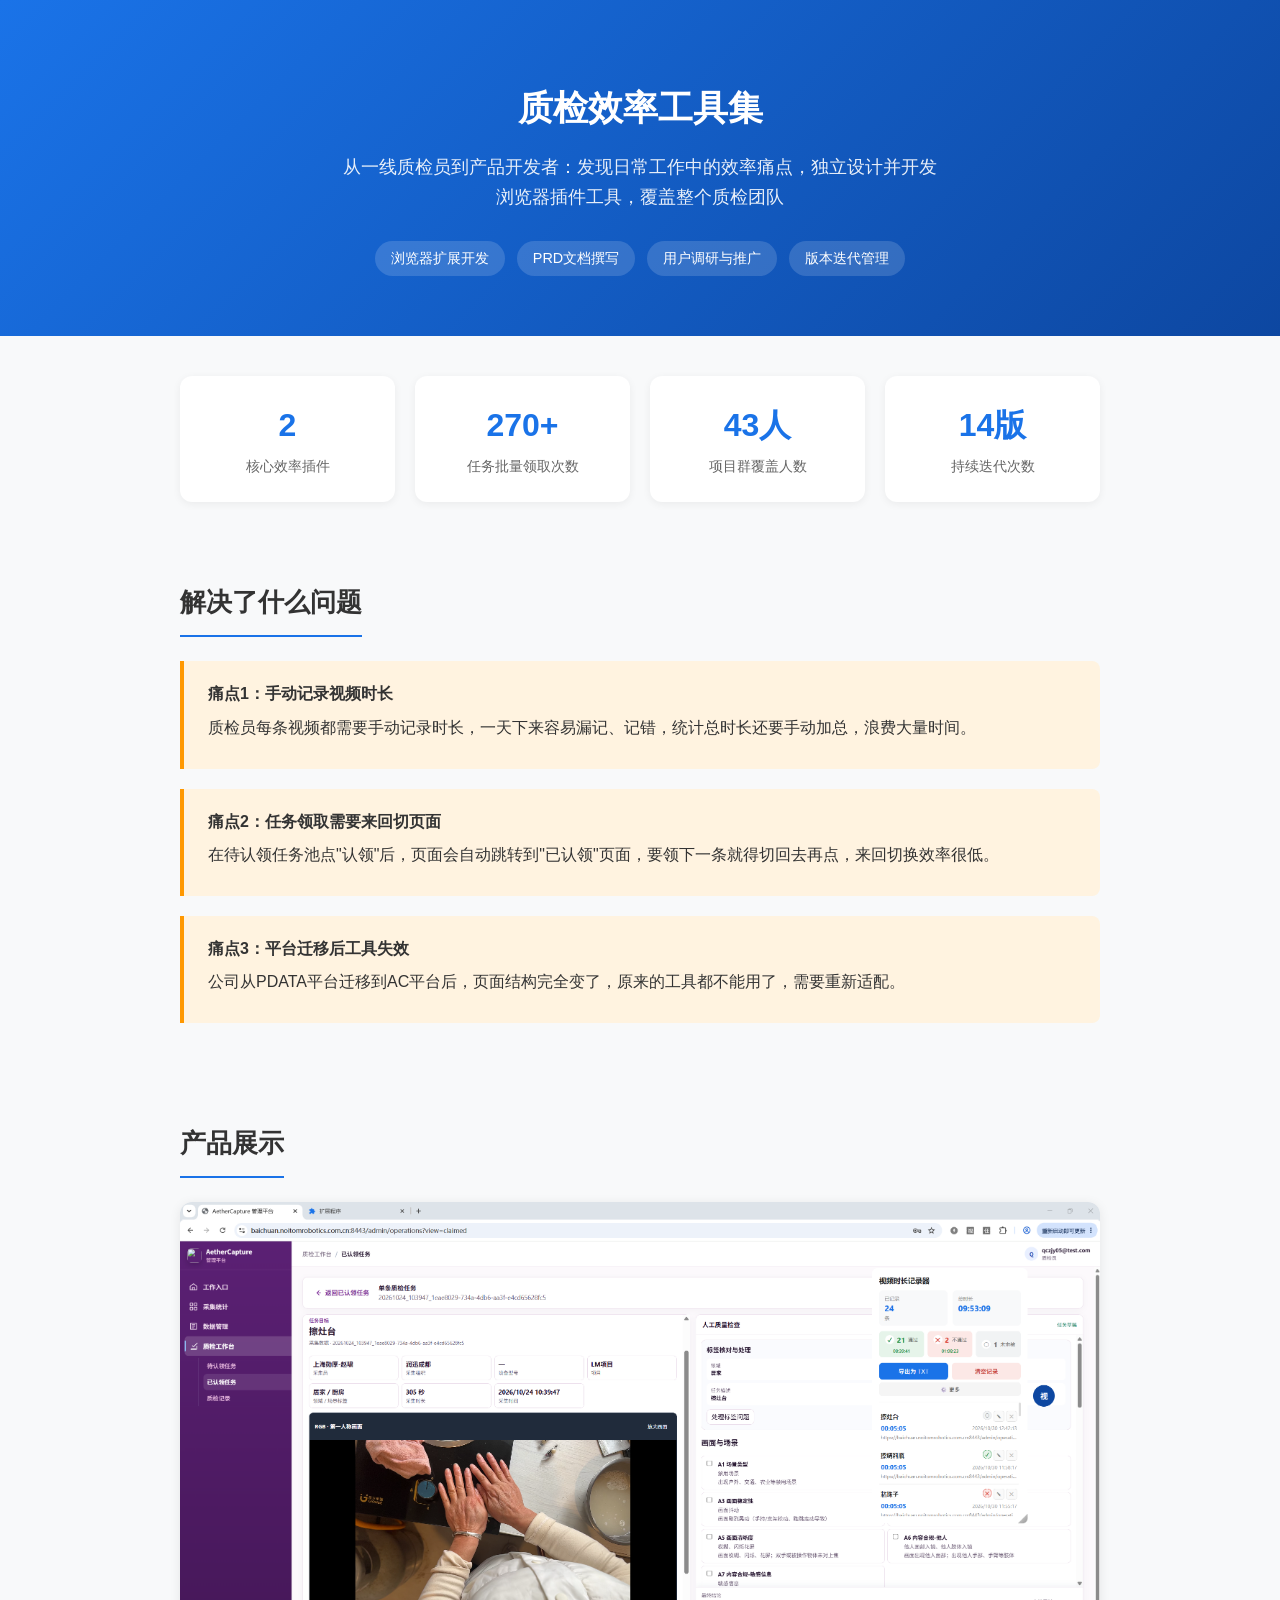
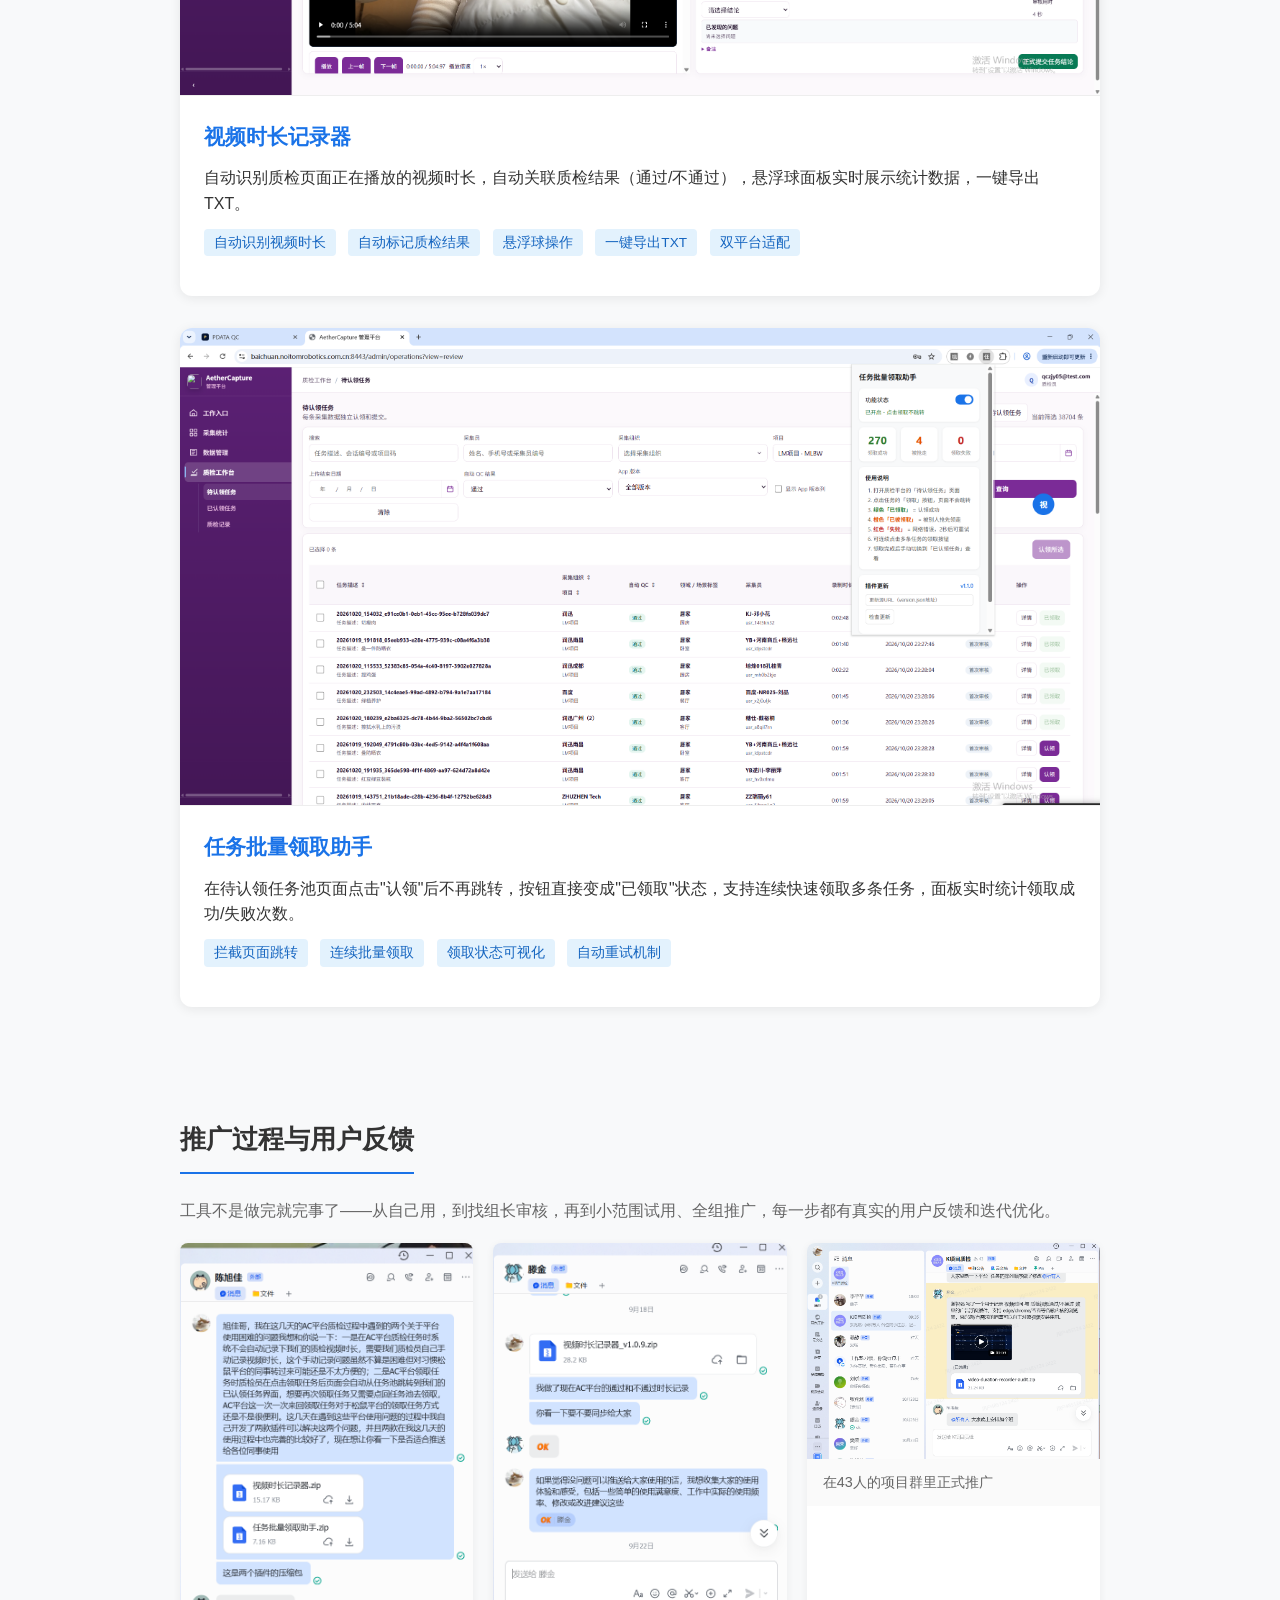
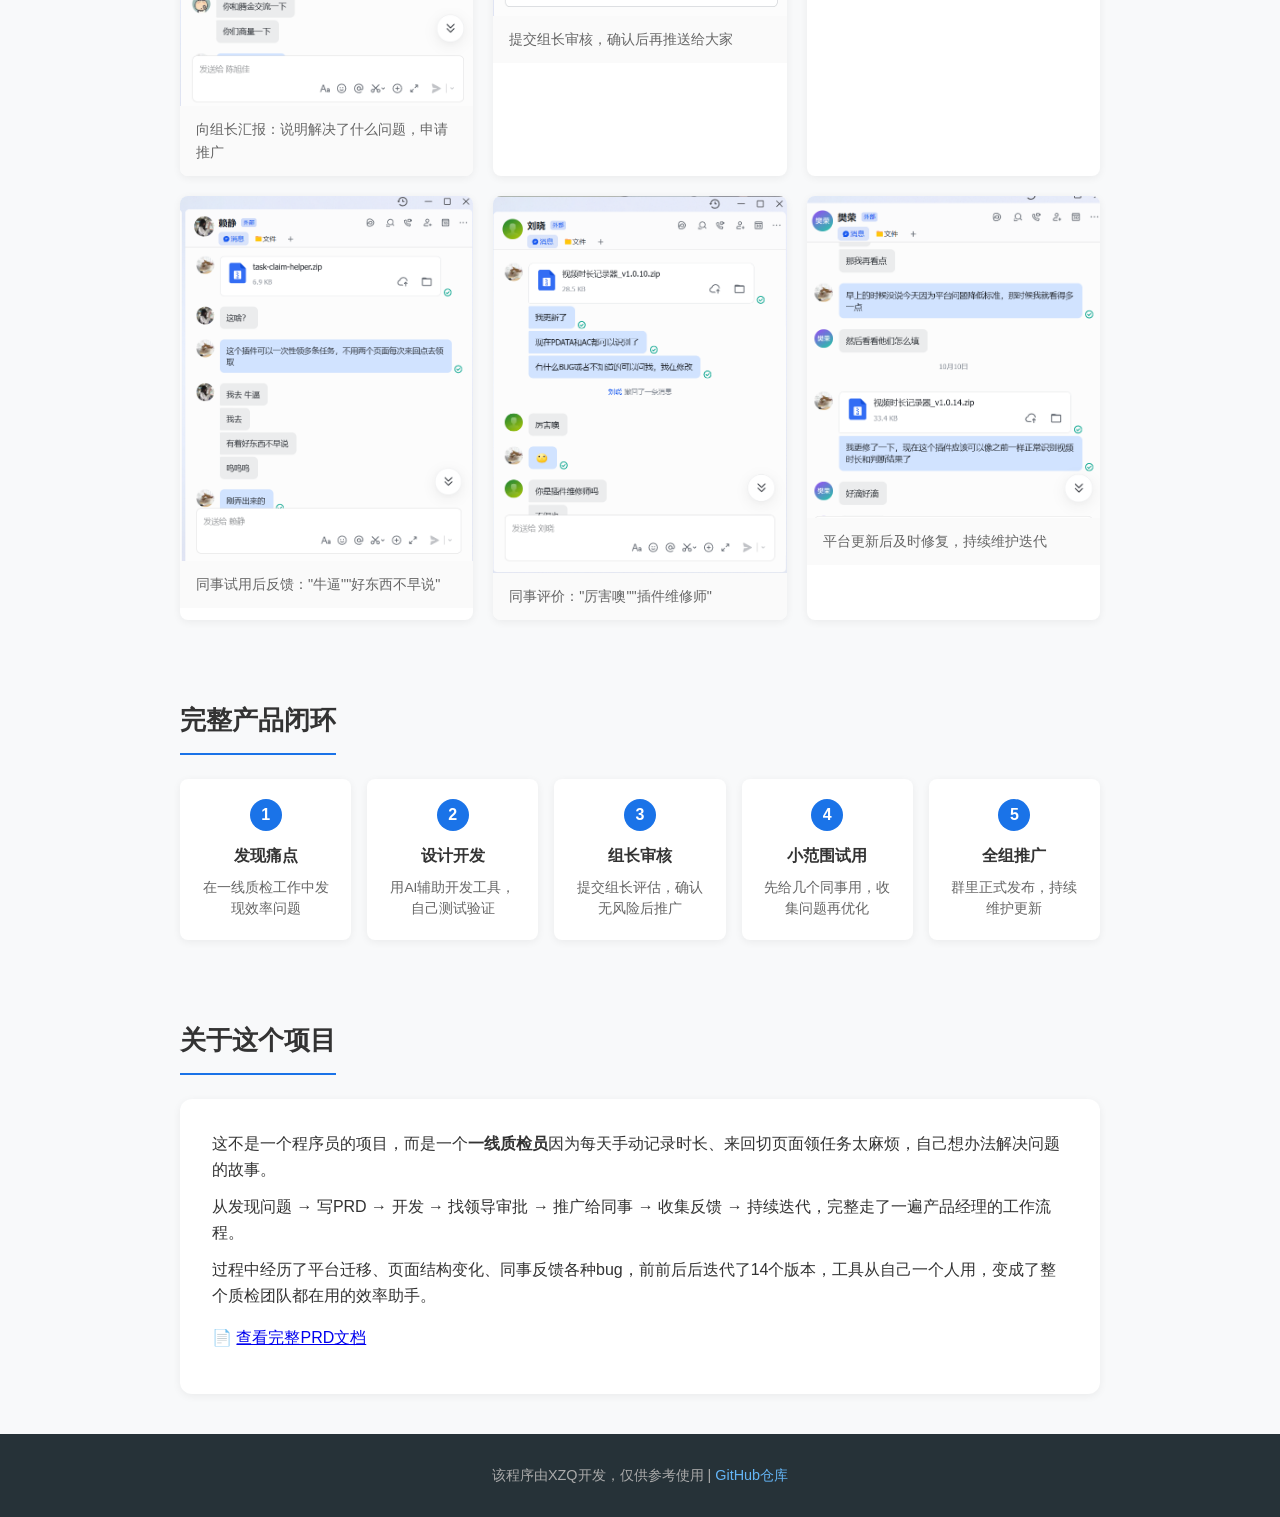
==== index.html @ dbf4ac9d "feat: 添加作品集首页和截图资源" ====
<!DOCTYPE html>
<html lang="zh-CN">
<head>
<meta charset="UTF-8">
<meta name="viewport" content="width=device-width, initial-scale=1.0">
<title>质检效率工具作品集 | XZQ</title>
<style>
  * { margin: 0; padding: 0; box-sizing: border-box; }
  body {
    font-family: -apple-system, BlinkMacSystemFont, "Segoe UI", "PingFang SC", "Microsoft YaHei", sans-serif;
    line-height: 1.6;
    color: #333;
    background: #f8f9fa;
  }
  .container { max-width: 960px; margin: 0 auto; padding: 0 20px; }

  /* Hero */
  .hero {
    background: linear-gradient(135deg, #1a73e8 0%, #0d47a1 100%);
    color: white;
    padding: 80px 0 60px;
    text-align: center;
  }
  .hero h1 { font-size: 2.2em; margin-bottom: 16px; font-weight: 700; }
  .hero .subtitle { font-size: 1.15em; opacity: 0.9; max-width: 600px; margin: 0 auto 30px; }
  .hero .badges { display: flex; gap: 12px; justify-content: center; flex-wrap: wrap; }
  .hero .badge {
    background: rgba(255,255,255,0.15);
    padding: 6px 16px;
    border-radius: 20px;
    font-size: 0.9em;
  }

  /* 数据统计 */
  .stats {
    display: grid;
    grid-template-columns: repeat(auto-fit, minmax(180px, 1fr));
    gap: 20px;
    padding: 40px 0;
  }
  .stat-card {
    background: white;
    border-radius: 12px;
    padding: 24px;
    text-align: center;
    box-shadow: 0 2px 8px rgba(0,0,0,0.06);
  }
  .stat-card .num { font-size: 2em; font-weight: 700; color: #1a73e8; }
  .stat-card .label { font-size: 0.9em; color: #666; margin-top: 4px; }

  /* 区块 */
  section { padding: 40px 0; }
  section h2 {
    font-size: 1.6em;
    margin-bottom: 24px;
    padding-bottom: 12px;
    border-bottom: 2px solid #1a73e8;
    display: inline-block;
  }

  /* 问题背景 */
  .problem-box {
    background: #fff3e0;
    border-left: 4px solid #ff9800;
    padding: 20px 24px;
    border-radius: 0 8px 8px 0;
    margin-bottom: 20px;
  }
  .problem-box p { margin-bottom: 8px; }

  /* 产品卡片 */
  .product-card {
    background: white;
    border-radius: 12px;
    overflow: hidden;
    box-shadow: 0 2px 12px rgba(0,0,0,0.08);
    margin-bottom: 32px;
  }
  .product-card img { width: 100%; display: block; border-bottom: 1px solid #eee; }
  .product-card .info { padding: 24px; }
  .product-card h3 { font-size: 1.3em; margin-bottom: 12px; color: #1a73e8; }
  .product-card .tags { margin: 12px 0; }
  .product-card .tag {
    display: inline-block;
    background: #e3f2fd;
    color: #1565c0;
    padding: 3px 10px;
    border-radius: 4px;
    font-size: 0.85em;
    margin-right: 8px;
    margin-bottom: 4px;
  }

  /* 用户反馈 */
  .feedback-grid {
    display: grid;
    grid-template-columns: repeat(auto-fit, minmax(280px, 1fr));
    gap: 20px;
  }
  .feedback-item {
    background: white;
    border-radius: 8px;
    overflow: hidden;
    box-shadow: 0 2px 8px rgba(0,0,0,0.06);
  }
  .feedback-item img { width: 100%; display: block; }
  .feedback-item .caption {
    padding: 12px 16px;
    font-size: 0.9em;
    color: #666;
    background: #fafafa;
  }

  /* 流程 */
  .process {
    display: flex;
    flex-wrap: wrap;
    gap: 16px;
    justify-content: space-between;
  }
  .process-step {
    flex: 1;
    min-width: 140px;
    background: white;
    border-radius: 8px;
    padding: 20px;
    text-align: center;
    box-shadow: 0 2px 8px rgba(0,0,0,0.06);
    position: relative;
  }
  .process-step .step-num {
    width: 32px; height: 32px;
    background: #1a73e8;
    color: white;
    border-radius: 50%;
    line-height: 32px;
    margin: 0 auto 12px;
    font-weight: 700;
  }
  .process-step h4 { margin-bottom: 8px; font-size: 1em; }
  .process-step p { font-size: 0.85em; color: #666; }

  /* 关于我 */
  .about-box {
    background: white;
    border-radius: 12px;
    padding: 32px;
    box-shadow: 0 2px 8px rgba(0,0,0,0.06);
  }
  .about-box p { margin-bottom: 12px; }

  /* 底部 */
  footer {
    background: #263238;
    color: #aaa;
    text-align: center;
    padding: 30px 0;
    font-size: 0.9em;
  }
  footer a { color: #64b5f6; text-decoration: none; }

  @media (max-width: 600px) {
    .hero h1 { font-size: 1.6em; }
    .process { flex-direction: column; }
  }
</style>
</head>
<body>

<div class="hero">
  <div class="container">
    <h1>质检效率工具集</h1>
    <p class="subtitle">从一线质检员到产品开发者：发现日常工作中的效率痛点，独立设计并开发浏览器插件工具，覆盖整个质检团队</p>
    <div class="badges">
      <span class="badge">浏览器扩展开发</span>
      <span class="badge">PRD文档撰写</span>
      <span class="badge">用户调研与推广</span>
      <span class="badge">版本迭代管理</span>
    </div>
  </div>
</div>

<div class="container">

  <!-- 数据统计 -->
  <div class="stats">
    <div class="stat-card">
      <div class="num">2</div>
      <div class="label">核心效率插件</div>
    </div>
    <div class="stat-card">
      <div class="num">270+</div>
      <div class="label">任务批量领取次数</div>
    </div>
    <div class="stat-card">
      <div class="num">43人</div>
      <div class="label">项目群覆盖人数</div>
    </div>
    <div class="stat-card">
      <div class="num">14版</div>
      <div class="label">持续迭代次数</div>
    </div>
  </div>

  <!-- 问题背景 -->
  <section>
    <h2>解决了什么问题</h2>
    <div class="problem-box">
      <p><strong>痛点1：手动记录视频时长</strong></p>
      <p>质检员每条视频都需要手动记录时长，一天下来容易漏记、记错，统计总时长还要手动加总，浪费大量时间。</p>
    </div>
    <div class="problem-box">
      <p><strong>痛点2：任务领取需要来回切页面</strong></p>
      <p>在待认领任务池点"认领"后，页面会自动跳转到"已认领"页面，要领下一条就得切回去再点，来回切换效率很低。</p>
    </div>
    <div class="problem-box">
      <p><strong>痛点3：平台迁移后工具失效</strong></p>
      <p>公司从PDATA平台迁移到AC平台后，页面结构完全变了，原来的工具都不能用了，需要重新适配。</p>
    </div>
  </section>

  <!-- 产品展示 -->
  <section>
    <h2>产品展示</h2>

    <div class="product-card">
      <img src="assets/product-duration-tracker.jpg" alt="视频时长记录器截图">
      <div class="info">
        <h3>视频时长记录器</h3>
        <p>自动识别质检页面正在播放的视频时长，自动关联质检结果（通过/不通过），悬浮球面板实时展示统计数据，一键导出TXT。</p>
        <div class="tags">
          <span class="tag">自动识别视频时长</span>
          <span class="tag">自动标记质检结果</span>
          <span class="tag">悬浮球操作</span>
          <span class="tag">一键导出TXT</span>
          <span class="tag">双平台适配</span>
        </div>
      </div>
    </div>

    <div class="product-card">
      <img src="assets/product-claim-helper.jpg" alt="任务批量领取助手截图">
      <div class="info">
        <h3>任务批量领取助手</h3>
        <p>在待认领任务池页面点击"认领"后不再跳转，按钮直接变成"已领取"状态，支持连续快速领取多条任务，面板实时统计领取成功/失败次数。</p>
        <div class="tags">
          <span class="tag">拦截页面跳转</span>
          <span class="tag">连续批量领取</span>
          <span class="tag">领取状态可视化</span>
          <span class="tag">自动重试机制</span>
        </div>
      </div>
    </div>
  </section>

  <!-- 用户反馈与推广 -->
  <section>
    <h2>推广过程与用户反馈</h2>
    <p style="margin-bottom:20px; color:#666;">工具不是做完就完事了——从自己用，到找组长审核，再到小范围试用、全组推广，每一步都有真实的用户反馈和迭代优化。</p>
    <div class="feedback-grid">
      <div class="feedback-item">
        <img src="assets/feedback-6-chenxujia.jpg" alt="向组长汇报">
        <div class="caption">向组长汇报：说明解决了什么问题，申请推广</div>
      </div>
      <div class="feedback-item">
        <img src="assets/feedback-4-tengjin.jpg" alt="组长审核">
        <div class="caption">提交组长审核，确认后再推送给大家</div>
      </div>
      <div class="feedback-item">
        <img src="assets/feedback-1-group.jpg" alt="群里推广">
        <div class="caption">在43人的项目群里正式推广</div>
      </div>
      <div class="feedback-item">
        <img src="assets/feedback-2-laijing.jpg" alt="同事反馈">
        <div class="caption">同事试用后反馈："牛逼""好东西不早说"</div>
      </div>
      <div class="feedback-item">
        <img src="assets/feedback-3-liuxiao.jpg" alt="同事反馈">
        <div class="caption">同事评价："厉害噢""插件维修师"</div>
      </div>
      <div class="feedback-item">
        <img src="assets/feedback-5-fanrong.jpg" alt="持续更新">
        <div class="caption">平台更新后及时修复，持续维护迭代</div>
      </div>
    </div>
  </section>

  <!-- 产品流程 -->
  <section>
    <h2>完整产品闭环</h2>
    <div class="process">
      <div class="process-step">
        <div class="step-num">1</div>
        <h4>发现痛点</h4>
        <p>在一线质检工作中发现效率问题</p>
      </div>
      <div class="process-step">
        <div class="step-num">2</div>
        <h4>设计开发</h4>
        <p>用AI辅助开发工具，自己测试验证</p>
      </div>
      <div class="process-step">
        <div class="step-num">3</div>
        <h4>组长审核</h4>
        <p>提交组长评估，确认无风险后推广</p>
      </div>
      <div class="process-step">
        <div class="step-num">4</div>
        <h4>小范围试用</h4>
        <p>先给几个同事用，收集问题再优化</p>
      </div>
      <div class="process-step">
        <div class="step-num">5</div>
        <h4>全组推广</h4>
        <p>群里正式发布，持续维护更新</p>
      </div>
    </div>
  </section>

  <!-- 关于我 -->
  <section>
    <h2>关于这个项目</h2>
    <div class="about-box">
      <p>这不是一个程序员的项目，而是一个<strong>一线质检员</strong>因为每天手动记录时长、来回切页面领任务太麻烦，自己想办法解决问题的故事。</p>
      <p>从发现问题 → 写PRD → 开发 → 找领导审批 → 推广给同事 → 收集反馈 → 持续迭代，完整走了一遍产品经理的工作流程。</p>
      <p>过程中经历了平台迁移、页面结构变化、同事反馈各种bug，前前后后迭代了14个版本，工具从自己一个人用，变成了整个质检团队都在用的效率助手。</p>
      <p style="margin-top:16px;">📄 <a href="视频时长记录器PRD.md" target="_blank">查看完整PRD文档</a></p>
    </div>
  </section>

</div>

<footer>
  <div class="container">
    <p>该程序由XZQ开发，仅供参考使用 | <a href="https://github.com/ALuS-05/qc-browser-extensions" target="_blank">GitHub仓库</a></p>
  </div>
</footer>

</body>
</html>
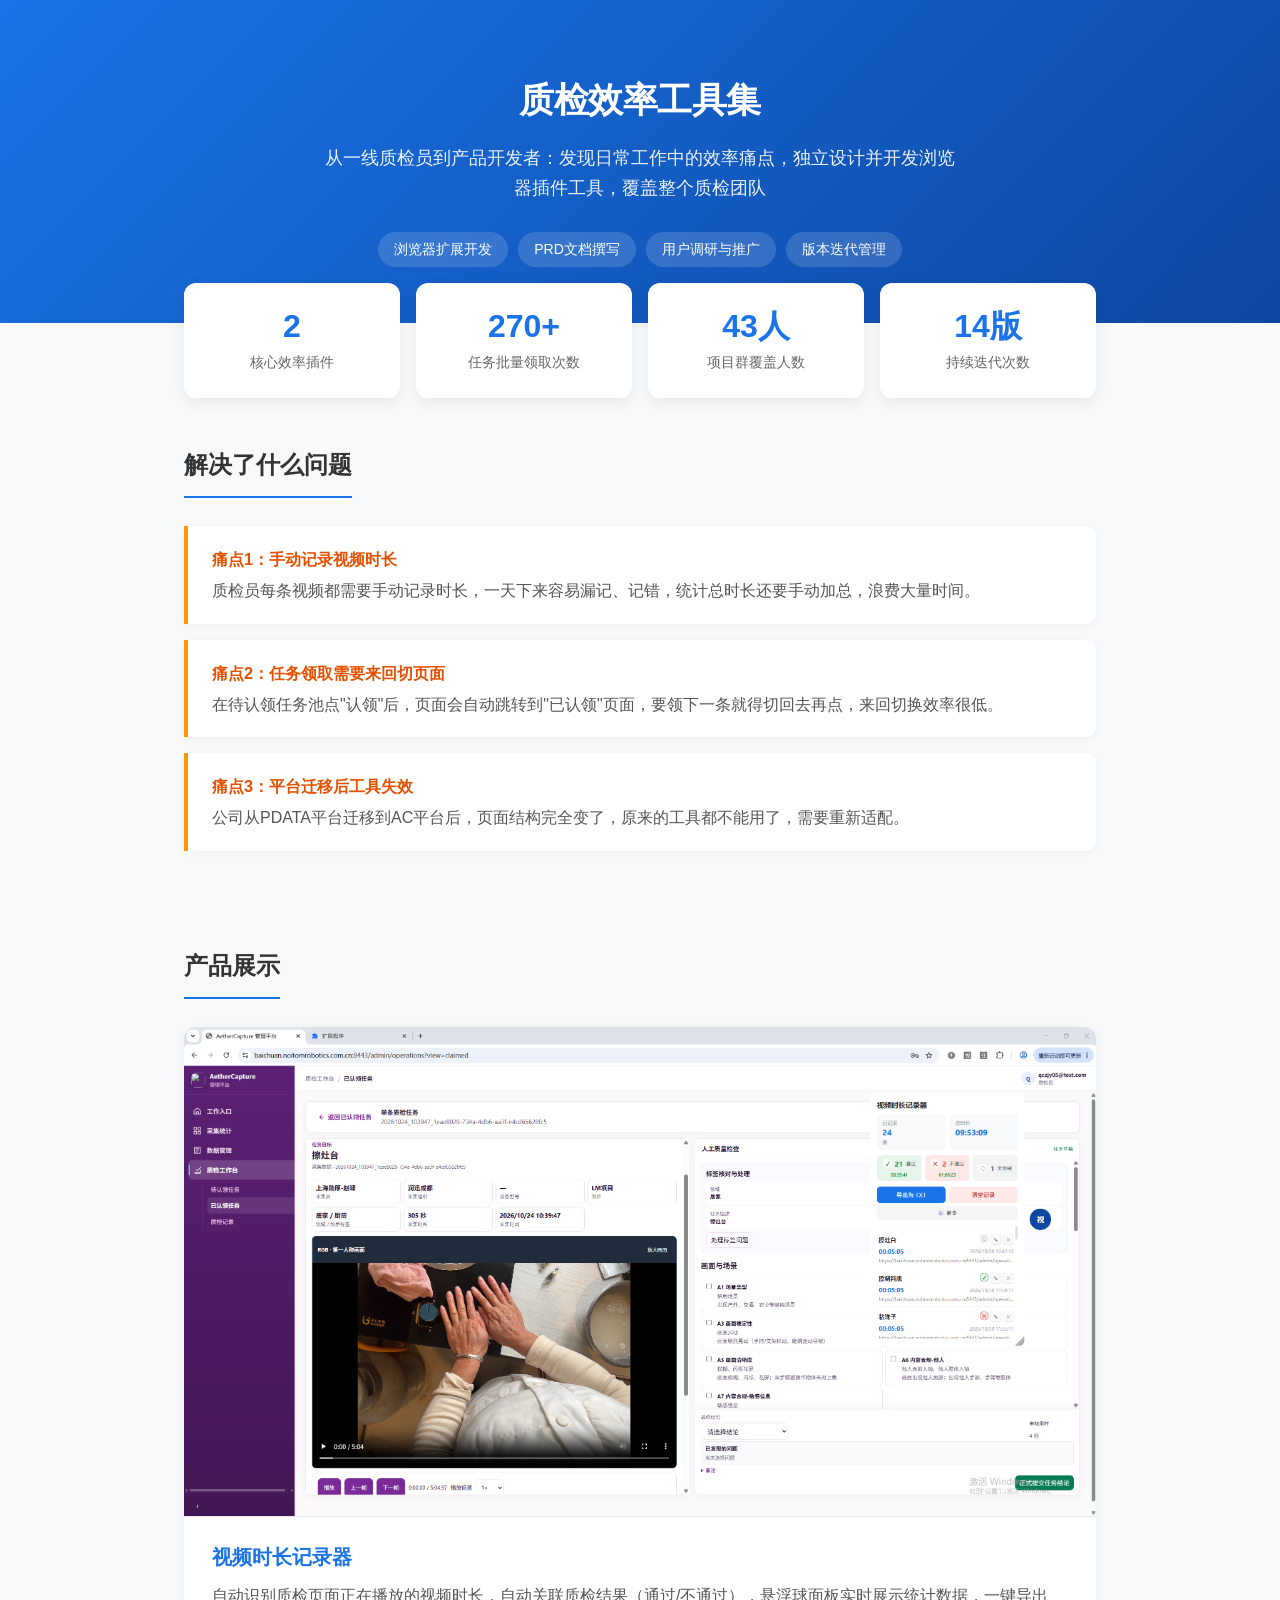
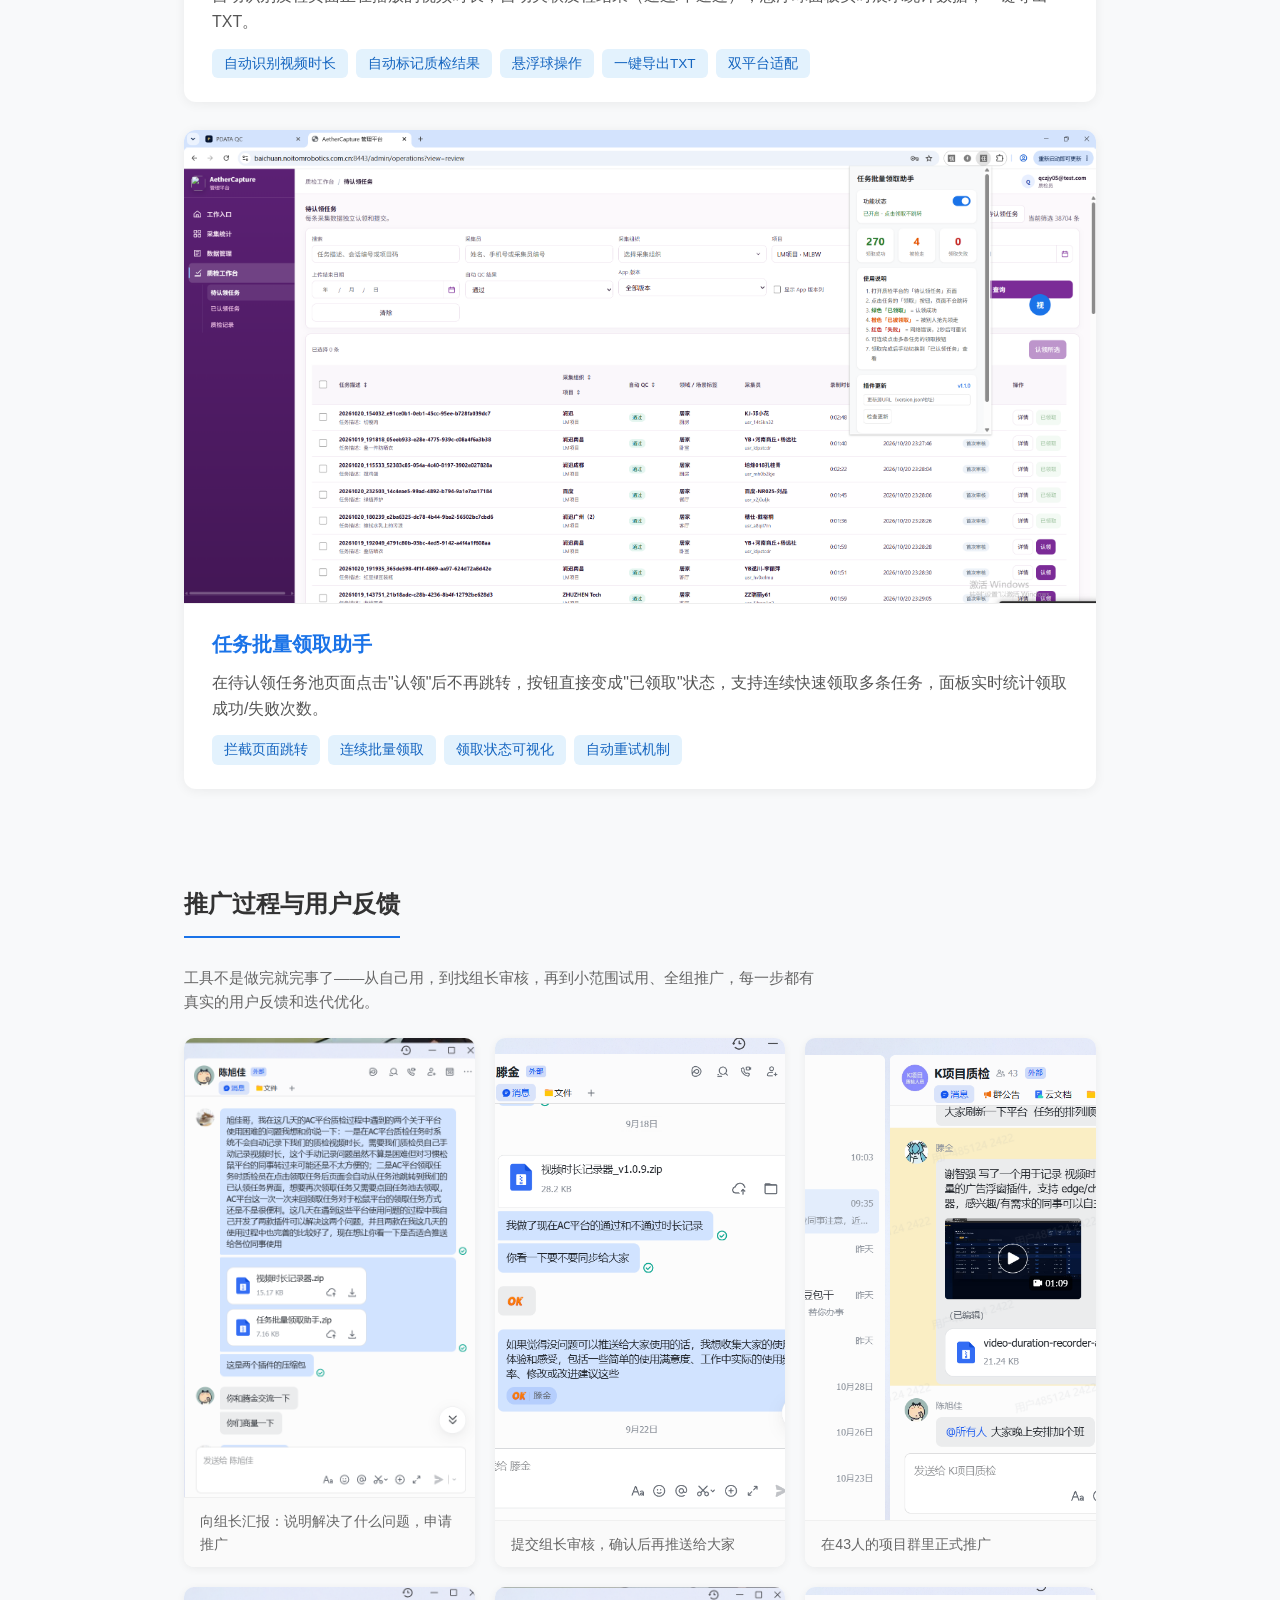
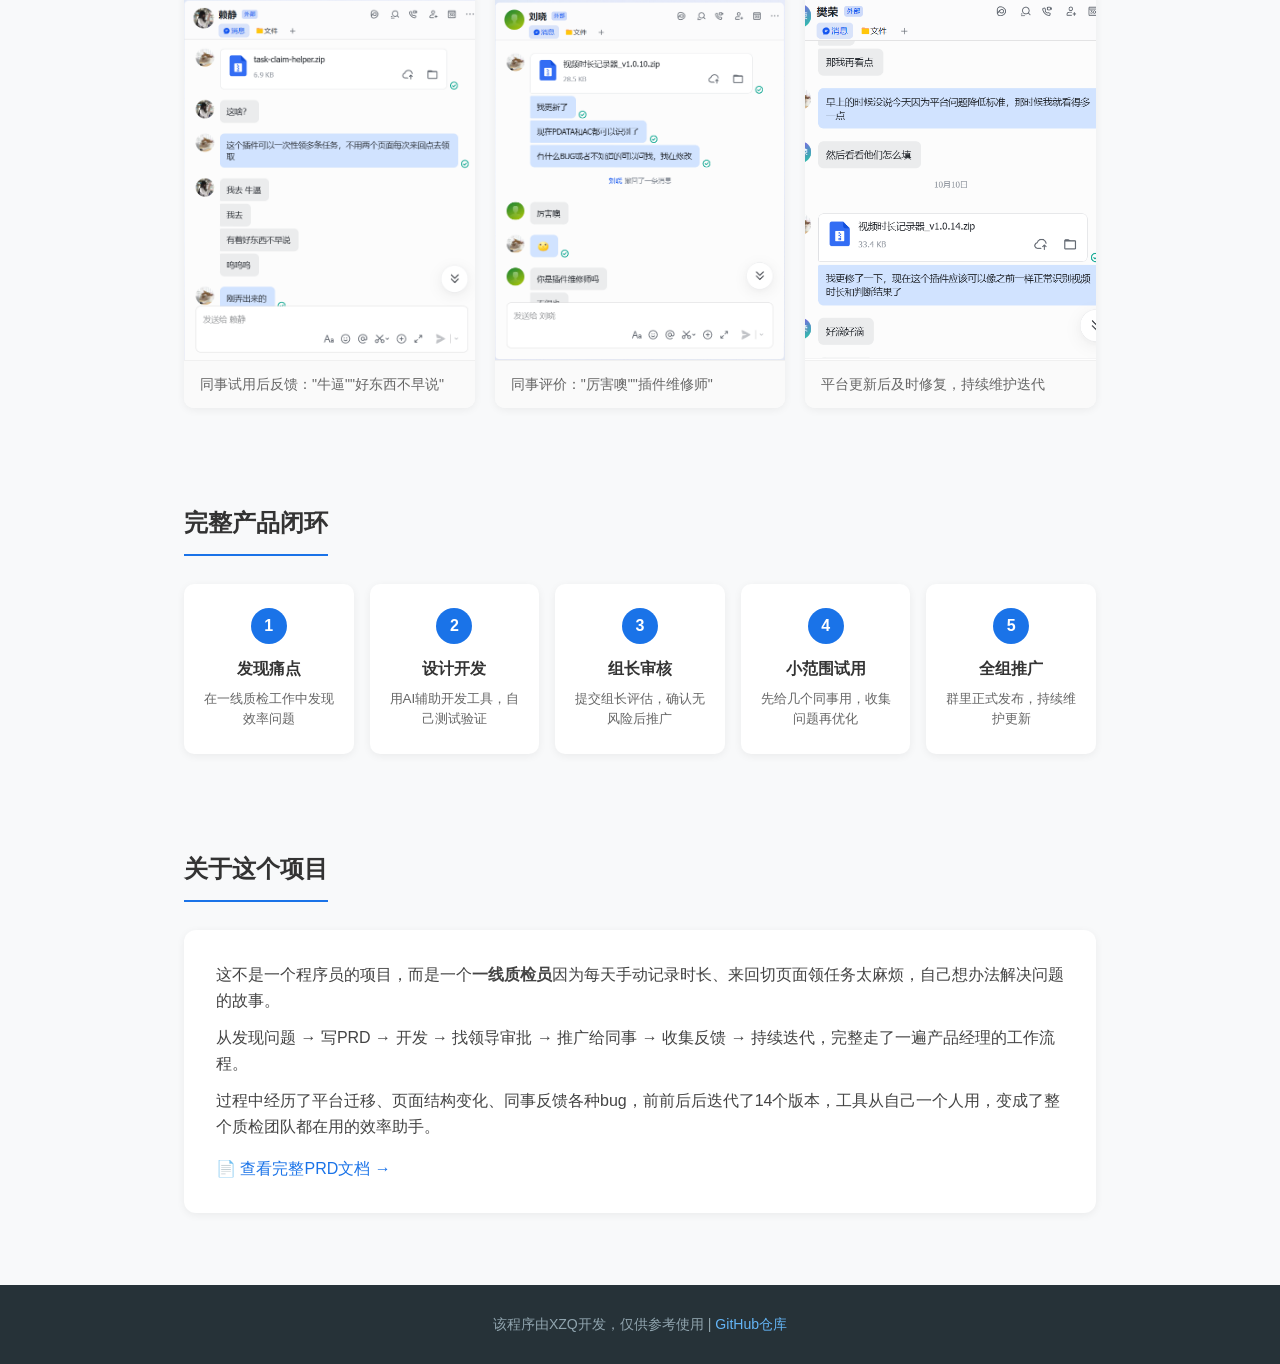
==== commit db99517b: "style: 优化页面视觉对齐和排版" ====
--- a/index.html
+++ b/index.html
@@ -11,157 +11,228 @@
     line-height: 1.6;
     color: #333;
     background: #f8f9fa;
-  }
-  .container { max-width: 960px; margin: 0 auto; padding: 0 20px; }
-
-  /* Hero */
+    -webkit-font-smoothing: antialiased;
+  }
+  .container { max-width: 960px; margin: 0 auto; padding: 0 24px; }
+
+  /* ===== Hero ===== */
   .hero {
     background: linear-gradient(135deg, #1a73e8 0%, #0d47a1 100%);
     color: white;
-    padding: 80px 0 60px;
+    padding: 72px 0 56px;
     text-align: center;
   }
-  .hero h1 { font-size: 2.2em; margin-bottom: 16px; font-weight: 700; }
-  .hero .subtitle { font-size: 1.15em; opacity: 0.9; max-width: 600px; margin: 0 auto 30px; }
-  .hero .badges { display: flex; gap: 12px; justify-content: center; flex-wrap: wrap; }
+  .hero h1 { font-size: 2.2em; margin-bottom: 16px; font-weight: 700; letter-spacing: -0.5px; }
+  .hero .subtitle {
+    font-size: 1.1em;
+    opacity: 0.92;
+    max-width: 640px;
+    margin: 0 auto 28px;
+    line-height: 1.7;
+  }
+  .hero .badges { display: flex; gap: 10px; justify-content: center; flex-wrap: wrap; }
   .hero .badge {
     background: rgba(255,255,255,0.15);
     padding: 6px 16px;
     border-radius: 20px;
-    font-size: 0.9em;
-  }
-
-  /* 数据统计 */
+    font-size: 0.88em;
+    backdrop-filter: blur(4px);
+  }
+
+  /* ===== 数据统计 ===== */
   .stats {
     display: grid;
-    grid-template-columns: repeat(auto-fit, minmax(180px, 1fr));
-    gap: 20px;
-    padding: 40px 0;
+    grid-template-columns: repeat(4, 1fr);
+    gap: 16px;
+    margin-top: -40px;
+    position: relative;
+    z-index: 10;
   }
   .stat-card {
     background: white;
     border-radius: 12px;
-    padding: 24px;
+    padding: 24px 16px;
     text-align: center;
-    box-shadow: 0 2px 8px rgba(0,0,0,0.06);
-  }
-  .stat-card .num { font-size: 2em; font-weight: 700; color: #1a73e8; }
-  .stat-card .label { font-size: 0.9em; color: #666; margin-top: 4px; }
-
-  /* 区块 */
-  section { padding: 40px 0; }
+    box-shadow: 0 4px 16px rgba(0,0,0,0.08);
+  }
+  .stat-card .num {
+    font-size: 2em;
+    font-weight: 700;
+    color: #1a73e8;
+    line-height: 1.2;
+  }
+  .stat-card .label {
+    font-size: 0.88em;
+    color: #666;
+    margin-top: 6px;
+  }
+
+  /* ===== 区块通用 ===== */
+  section { padding: 48px 0; }
   section h2 {
-    font-size: 1.6em;
-    margin-bottom: 24px;
+    font-size: 1.5em;
+    font-weight: 700;
+    margin-bottom: 28px;
     padding-bottom: 12px;
     border-bottom: 2px solid #1a73e8;
     display: inline-block;
   }
-
-  /* 问题背景 */
+  .section-desc {
+    color: #666;
+    font-size: 0.95em;
+    margin-bottom: 24px;
+    max-width: 640px;
+  }
+
+  /* ===== 问题背景 ===== */
+  .problem-list { display: flex; flex-direction: column; gap: 16px; }
   .problem-box {
-    background: #fff3e0;
+    background: white;
     border-left: 4px solid #ff9800;
     padding: 20px 24px;
-    border-radius: 0 8px 8px 0;
-    margin-bottom: 20px;
-  }
-  .problem-box p { margin-bottom: 8px; }
-
-  /* 产品卡片 */
+    border-radius: 0 10px 10px 0;
+    box-shadow: 0 2px 8px rgba(0,0,0,0.04);
+  }
+  .problem-box .problem-title {
+    font-weight: 600;
+    color: #e65100;
+    margin-bottom: 6px;
+    font-size: 1.02em;
+  }
+  .problem-box p:last-child { color: #555; }
+
+  /* ===== 产品卡片 ===== */
+  .product-list { display: flex; flex-direction: column; gap: 28px; }
   .product-card {
     background: white;
     border-radius: 12px;
     overflow: hidden;
-    box-shadow: 0 2px 12px rgba(0,0,0,0.08);
-    margin-bottom: 32px;
-  }
-  .product-card img { width: 100%; display: block; border-bottom: 1px solid #eee; }
-  .product-card .info { padding: 24px; }
-  .product-card h3 { font-size: 1.3em; margin-bottom: 12px; color: #1a73e8; }
-  .product-card .tags { margin: 12px 0; }
+    box-shadow: 0 2px 12px rgba(0,0,0,0.06);
+  }
+  .product-card img {
+    width: 100%;
+    display: block;
+    border-bottom: 1px solid #eee;
+  }
+  .product-card .info { padding: 24px 28px; }
+  .product-card h3 {
+    font-size: 1.25em;
+    margin-bottom: 10px;
+    color: #1a73e8;
+    font-weight: 600;
+  }
+  .product-card .desc { color: #555; margin-bottom: 14px; }
+  .product-card .tags { display: flex; flex-wrap: wrap; gap: 8px; }
   .product-card .tag {
-    display: inline-block;
     background: #e3f2fd;
     color: #1565c0;
-    padding: 3px 10px;
-    border-radius: 4px;
+    padding: 4px 12px;
+    border-radius: 6px;
     font-size: 0.85em;
-    margin-right: 8px;
-    margin-bottom: 4px;
-  }
-
-  /* 用户反馈 */
+  }
+
+  /* ===== 用户反馈网格 ===== */
   .feedback-grid {
     display: grid;
-    grid-template-columns: repeat(auto-fit, minmax(280px, 1fr));
+    grid-template-columns: repeat(3, 1fr);
     gap: 20px;
   }
   .feedback-item {
     background: white;
-    border-radius: 8px;
+    border-radius: 10px;
     overflow: hidden;
     box-shadow: 0 2px 8px rgba(0,0,0,0.06);
-  }
-  .feedback-item img { width: 100%; display: block; }
+    display: flex;
+    flex-direction: column;
+  }
+  .feedback-item img {
+    width: 100%;
+    display: block;
+    flex: 1;
+    object-fit: cover;
+  }
   .feedback-item .caption {
     padding: 12px 16px;
-    font-size: 0.9em;
+    font-size: 0.88em;
     color: #666;
     background: #fafafa;
-  }
-
-  /* 流程 */
+    border-top: 1px solid #f0f0f0;
+  }
+
+  /* ===== 产品流程 ===== */
   .process {
-    display: flex;
-    flex-wrap: wrap;
+    display: grid;
+    grid-template-columns: repeat(5, 1fr);
     gap: 16px;
-    justify-content: space-between;
   }
   .process-step {
-    flex: 1;
-    min-width: 140px;
-    background: white;
-    border-radius: 8px;
-    padding: 20px;
+    background: white;
+    border-radius: 10px;
+    padding: 24px 16px;
     text-align: center;
     box-shadow: 0 2px 8px rgba(0,0,0,0.06);
-    position: relative;
   }
   .process-step .step-num {
-    width: 32px; height: 32px;
+    width: 36px; height: 36px;
     background: #1a73e8;
     color: white;
     border-radius: 50%;
-    line-height: 32px;
+    line-height: 36px;
     margin: 0 auto 12px;
     font-weight: 700;
-  }
-  .process-step h4 { margin-bottom: 8px; font-size: 1em; }
-  .process-step p { font-size: 0.85em; color: #666; }
-
-  /* 关于我 */
+    font-size: 1em;
+  }
+  .process-step h4 {
+    margin-bottom: 8px;
+    font-size: 0.98em;
+    font-weight: 600;
+  }
+  .process-step p {
+    font-size: 0.84em;
+    color: #666;
+    line-height: 1.5;
+  }
+
+  /* ===== 关于项目 ===== */
   .about-box {
     background: white;
     border-radius: 12px;
     padding: 32px;
     box-shadow: 0 2px 8px rgba(0,0,0,0.06);
   }
-  .about-box p { margin-bottom: 12px; }
-
-  /* 底部 */
+  .about-box p { margin-bottom: 12px; color: #444; }
+  .about-box p:last-child { margin-bottom: 0; }
+  .about-box a {
+    color: #1a73e8;
+    text-decoration: none;
+    font-weight: 500;
+  }
+  .about-box a:hover { text-decoration: underline; }
+
+  /* ===== 底部 ===== */
   footer {
     background: #263238;
-    color: #aaa;
+    color: #90a4ae;
     text-align: center;
-    padding: 30px 0;
-    font-size: 0.9em;
+    padding: 28px 0;
+    font-size: 0.88em;
+    margin-top: 24px;
   }
   footer a { color: #64b5f6; text-decoration: none; }
-
-  @media (max-width: 600px) {
+  footer a:hover { text-decoration: underline; }
+
+  /* ===== 响应式 ===== */
+  @media (max-width: 768px) {
     .hero h1 { font-size: 1.6em; }
-    .process { flex-direction: column; }
+    .stats { grid-template-columns: repeat(2, 1fr); }
+    .feedback-grid { grid-template-columns: repeat(2, 1fr); }
+    .process { grid-template-columns: repeat(2, 1fr); }
+  }
+  @media (max-width: 480px) {
+    .stats { grid-template-columns: repeat(2, 1fr); }
+    .feedback-grid { grid-template-columns: 1fr; }
+    .process { grid-template-columns: 1fr; }
+    section { padding: 32px 0; }
   }
 </style>
 </head>
@@ -205,49 +276,52 @@
   <!-- 问题背景 -->
   <section>
     <h2>解决了什么问题</h2>
-    <div class="problem-box">
-      <p><strong>痛点1：手动记录视频时长</strong></p>
-      <p>质检员每条视频都需要手动记录时长，一天下来容易漏记、记错，统计总时长还要手动加总，浪费大量时间。</p>
-    </div>
-    <div class="problem-box">
-      <p><strong>痛点2：任务领取需要来回切页面</strong></p>
-      <p>在待认领任务池点"认领"后，页面会自动跳转到"已认领"页面，要领下一条就得切回去再点，来回切换效率很低。</p>
-    </div>
-    <div class="problem-box">
-      <p><strong>痛点3：平台迁移后工具失效</strong></p>
-      <p>公司从PDATA平台迁移到AC平台后，页面结构完全变了，原来的工具都不能用了，需要重新适配。</p>
+    <div class="problem-list">
+      <div class="problem-box">
+        <div class="problem-title">痛点1：手动记录视频时长</div>
+        <p>质检员每条视频都需要手动记录时长，一天下来容易漏记、记错，统计总时长还要手动加总，浪费大量时间。</p>
+      </div>
+      <div class="problem-box">
+        <div class="problem-title">痛点2：任务领取需要来回切页面</div>
+        <p>在待认领任务池点"认领"后，页面会自动跳转到"已认领"页面，要领下一条就得切回去再点，来回切换效率很低。</p>
+      </div>
+      <div class="problem-box">
+        <div class="problem-title">痛点3：平台迁移后工具失效</div>
+        <p>公司从PDATA平台迁移到AC平台后，页面结构完全变了，原来的工具都不能用了，需要重新适配。</p>
+      </div>
     </div>
   </section>
 
   <!-- 产品展示 -->
   <section>
     <h2>产品展示</h2>
-
-    <div class="product-card">
-      <img src="assets/product-duration-tracker.jpg" alt="视频时长记录器截图">
-      <div class="info">
-        <h3>视频时长记录器</h3>
-        <p>自动识别质检页面正在播放的视频时长，自动关联质检结果（通过/不通过），悬浮球面板实时展示统计数据，一键导出TXT。</p>
-        <div class="tags">
-          <span class="tag">自动识别视频时长</span>
-          <span class="tag">自动标记质检结果</span>
-          <span class="tag">悬浮球操作</span>
-          <span class="tag">一键导出TXT</span>
-          <span class="tag">双平台适配</span>
+    <div class="product-list">
+      <div class="product-card">
+        <img src="assets/product-duration-tracker.jpg" alt="视频时长记录器截图">
+        <div class="info">
+          <h3>视频时长记录器</h3>
+          <p class="desc">自动识别质检页面正在播放的视频时长，自动关联质检结果（通过/不通过），悬浮球面板实时展示统计数据，一键导出TXT。</p>
+          <div class="tags">
+            <span class="tag">自动识别视频时长</span>
+            <span class="tag">自动标记质检结果</span>
+            <span class="tag">悬浮球操作</span>
+            <span class="tag">一键导出TXT</span>
+            <span class="tag">双平台适配</span>
+          </div>
         </div>
       </div>
-    </div>
-
-    <div class="product-card">
-      <img src="assets/product-claim-helper.jpg" alt="任务批量领取助手截图">
-      <div class="info">
-        <h3>任务批量领取助手</h3>
-        <p>在待认领任务池页面点击"认领"后不再跳转，按钮直接变成"已领取"状态，支持连续快速领取多条任务，面板实时统计领取成功/失败次数。</p>
-        <div class="tags">
-          <span class="tag">拦截页面跳转</span>
-          <span class="tag">连续批量领取</span>
-          <span class="tag">领取状态可视化</span>
-          <span class="tag">自动重试机制</span>
+
+      <div class="product-card">
+        <img src="assets/product-claim-helper.jpg" alt="任务批量领取助手截图">
+        <div class="info">
+          <h3>任务批量领取助手</h3>
+          <p class="desc">在待认领任务池页面点击"认领"后不再跳转，按钮直接变成"已领取"状态，支持连续快速领取多条任务，面板实时统计领取成功/失败次数。</p>
+          <div class="tags">
+            <span class="tag">拦截页面跳转</span>
+            <span class="tag">连续批量领取</span>
+            <span class="tag">领取状态可视化</span>
+            <span class="tag">自动重试机制</span>
+          </div>
         </div>
       </div>
     </div>
@@ -256,7 +330,7 @@
   <!-- 用户反馈与推广 -->
   <section>
     <h2>推广过程与用户反馈</h2>
-    <p style="margin-bottom:20px; color:#666;">工具不是做完就完事了——从自己用，到找组长审核，再到小范围试用、全组推广，每一步都有真实的用户反馈和迭代优化。</p>
+    <p class="section-desc">工具不是做完就完事了——从自己用，到找组长审核，再到小范围试用、全组推广，每一步都有真实的用户反馈和迭代优化。</p>
     <div class="feedback-grid">
       <div class="feedback-item">
         <img src="assets/feedback-6-chenxujia.jpg" alt="向组长汇报">
@@ -317,14 +391,14 @@
     </div>
   </section>
 
-  <!-- 关于我 -->
+  <!-- 关于项目 -->
   <section>
     <h2>关于这个项目</h2>
     <div class="about-box">
       <p>这不是一个程序员的项目，而是一个<strong>一线质检员</strong>因为每天手动记录时长、来回切页面领任务太麻烦，自己想办法解决问题的故事。</p>
       <p>从发现问题 → 写PRD → 开发 → 找领导审批 → 推广给同事 → 收集反馈 → 持续迭代，完整走了一遍产品经理的工作流程。</p>
       <p>过程中经历了平台迁移、页面结构变化、同事反馈各种bug，前前后后迭代了14个版本，工具从自己一个人用，变成了整个质检团队都在用的效率助手。</p>
-      <p style="margin-top:16px;">📄 <a href="视频时长记录器PRD.md" target="_blank">查看完整PRD文档</a></p>
+      <p style="margin-top:16px;">📄 <a href="视频时长记录器PRD.md" target="_blank">查看完整PRD文档 →</a></p>
     </div>
   </section>
 
